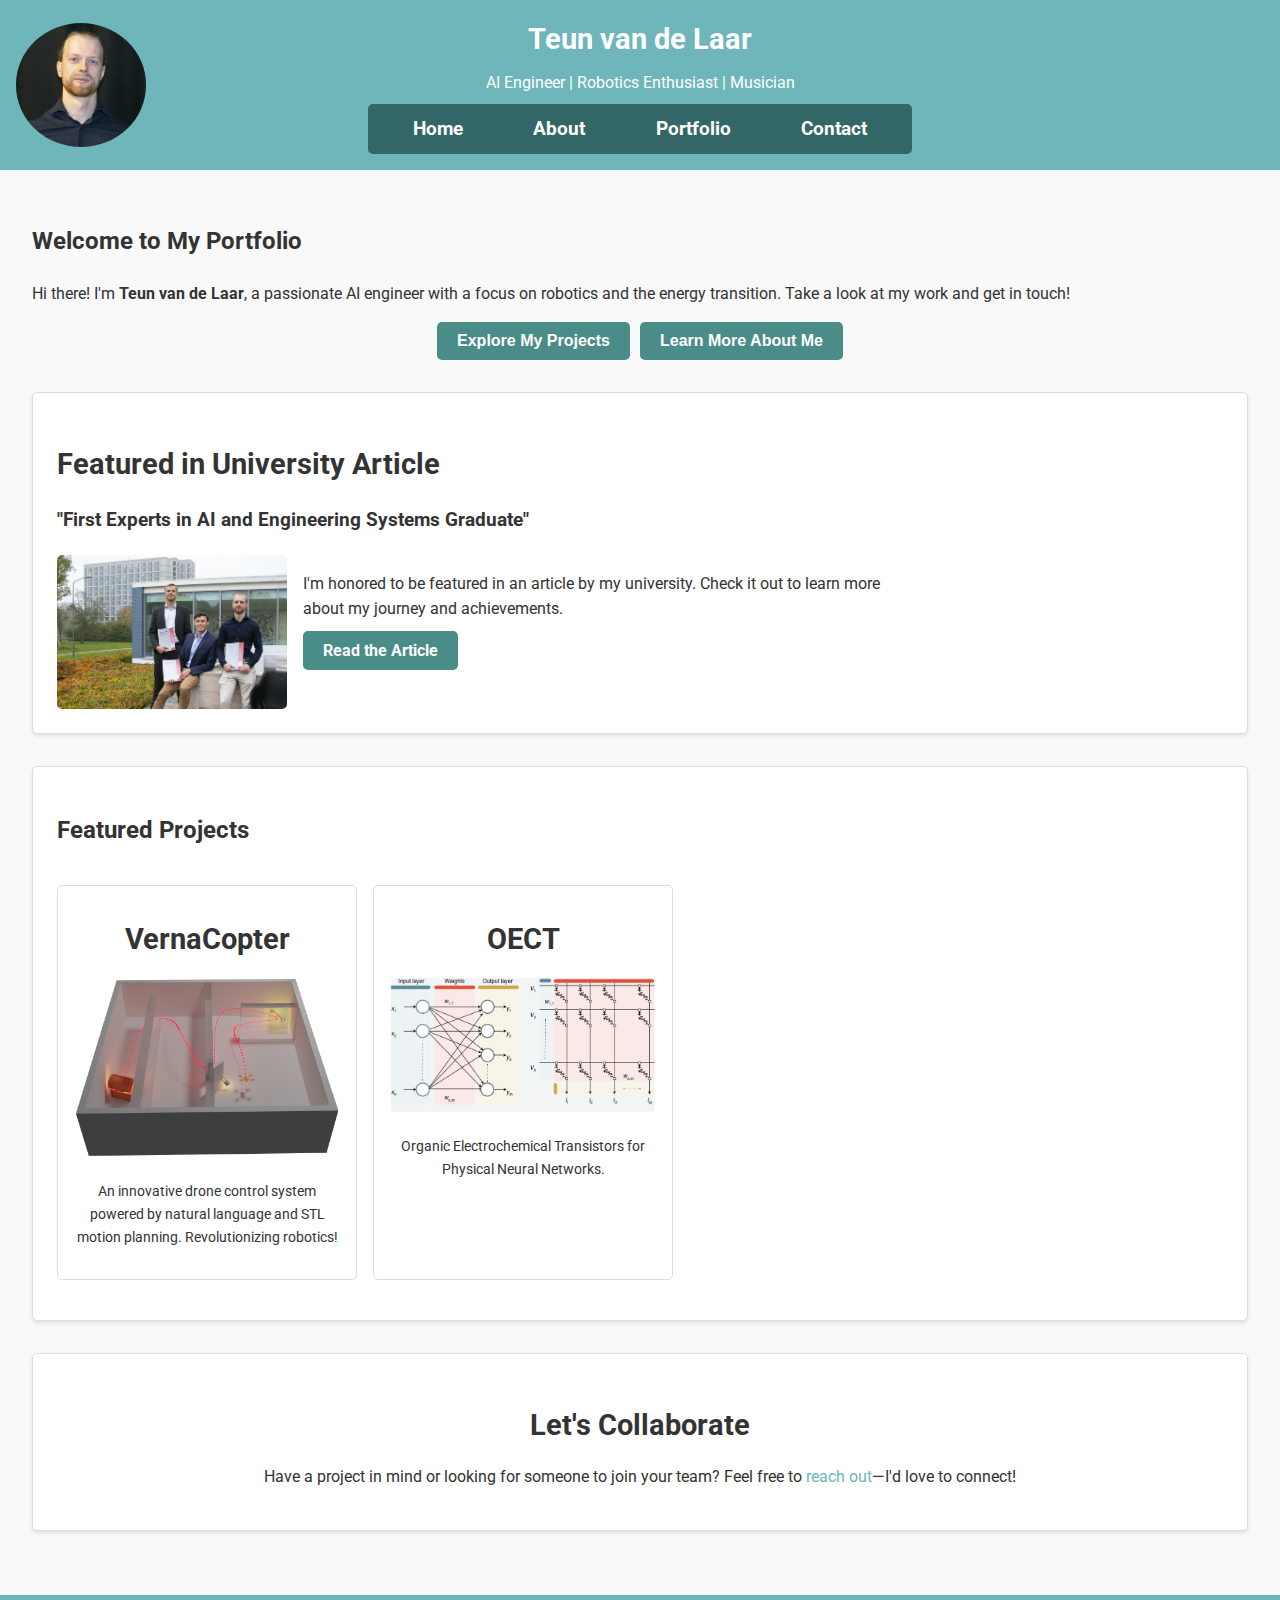
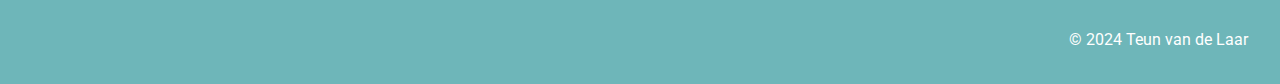
==== index.html @ 67f8d4e1 "Add article title" ====
<!DOCTYPE html>
<html lang="en">

<head>
  <meta charset="UTF-8">
  <meta name="viewport" content="width=device-width, initial-scale=1.0">
  <title>Teun van de Laar - Portfolio</title>
  <link rel="stylesheet" href="styles.css">
  <link href="https://fonts.googleapis.com/css2?family=Roboto:wght@400;700&display=swap" rel="stylesheet">
</head>

<body>
  <header>
    <img src="images/portrait_Teun.JPG" alt="Teun van de Laar">
    <div class="header-content">
      <h1>Teun van de Laar</h1>
      <p>AI Engineer | Robotics Enthusiast | Musician</p>
      <nav>
        <ul>
          <li><a href="index.html">Home</a></li>
          <li><a href="about.html">About</a></li>
          <li><a href="portfolio.html">Portfolio</a></li>
          <li><a href="contact.html">Contact</a></li>
        </ul>
      </nav>
    </div>
    <div class="empty-box"></div>
  </header>
  <main>
    <section id="hero">
      <h2>Welcome to My Portfolio</h2>
      <p>Hi there! I'm <strong>Teun van de Laar</strong>, a passionate AI engineer with a focus on robotics and the
        energy transition. Take a look at my work and get in touch!</p>
      <div class="cta-buttons">
        <button class="btn">Explore My Projects</button>
        <button class="btn">Learn More About Me</button>
      </div>
    </section>
    <section id="university-article">
      <h2>Featured in University Article</h2>
      <h3>"First Experts in AI and Engineering Systems Graduate"</h3>
      <div class="article-content">
        <img src="images/article-image.png" alt="University Article Thumbnail">
        <div class="article-text">
          <p>I'm honored to be featured in an article by my university. Check it out to learn more about my journey and
            achievements.</p>
          <a href="https://www.tue.nl/en/news-and-events/news-overview/19-11-2024-first-experts-in-ai-and-engineering-systems-graduate"
            class="btn">Read the Article</a>
        </div>
      </div>
    </section>
    <section id="featured-projects">
      <h2>Featured Projects</h2>
      <div class="projects-container">
        <div class="project">
          <a href="vernacopter.html">
            <h3>VernaCopter</h3>
            <img src="images/vernacopter-thumbnail.png" alt="VernaCopter">
          </a>
          <p>An innovative drone control system powered by natural language and STL motion planning. Revolutionizing
            robotics!</p>
        </div>
        <div class="project">
          <a href="organic-electrochemical-transistors.html">
            <h3>OECT</h3>
            <img src="images/OECT.png" alt="OECT project">
          </a>
          <p>Organic Electrochemical Transistors for Physical Neural Networks.</p>
        </div>
        <!-- Add more projects as needed -->
      </div>
    </section>

    <section id="contact-teaser">
      <h2>Let's Collaborate</h2>
      <p>
        Have a project in mind or looking for someone to join your team? Feel free to <a href="contact.html">reach
          out</a>—I'd love to connect!
      </p>
    </section>
  </main>
  <footer>
    <p>&copy; 2024 Teun van de Laar</p>
  </footer>
</body>

</html>
---- styles.css ----
html,
body {
    margin: 0;
    padding: 0;
    height: 100%;
    display: flex;
    flex-direction: column;
    font-family: 'Roboto', sans-serif;
    line-height: 1.6;
    background-color: #f9f9f9;
    color: #333;
}

/* Header Styling */
header {
    display: flex;
    justify-content: center;
    align-items: center;
    padding: 1em;
    background: #6EB6B9;
    color: white;
}

header .header-content {
    display: flex;
    flex-direction: column;
    align-items: center;
    text-align: center;
}

header img {
    width: 130px;
    height: auto;
    border-radius: 50%;
    margin-right: auto;
}

header h1 {
    margin: 0;
    font-size: 1.8em;
}

header p {
    margin: 0.5em 0;
}

.empty-box {
    width: 130px;
    height: auto;
    margin-left: auto;
}

nav {
    background-color: #336666;
    border-radius: 5px;
    padding: 10px;
    transition: background-color 0.3s ease-in-out;
}

nav ul {
    list-style: none;
    padding: 0;
    margin: 0;
    display: flex;
    justify-content: center;
    flex-wrap: wrap;
}

nav ul li {
    margin: 0 1em;
}

nav ul li a {
    color: white;
    text-decoration: none;
    padding: 0.5em 1em;
    font-size: 1.2em;
    font-weight: bold;
    border: none;
}

nav ul li a:hover {
    background-color: #4a8c88;
}

header .header-back-button {
    width: 300px;
    margin-right: auto;
}

header a {
    color: white;
}

header a.back-button {
    color: white;
    /* Adjust color if needed */
    text-decoration: none;
    /* Remove underline */
    padding: 0.5em 1em;
    /* Adjust padding if needed */
    font-size: 1em;
    /* Adjust font size if needed */
    background-color: #4a8c88;
    /* Add a background color */
    border: none;
    /* Remove border */
    border-radius: 5px;
    /* Add rounded corners */
    margin-left: 1em;
    /* Add margin to position the button */
}

.project-empty-box {
    width: 300px;
    margin-left: auto;
}

body {
    font-family: 'Roboto', sans-serif;
    line-height: 1.6;
    margin: 0;
    background-color: #f9f9f9;
    color: #333;
    display: flex;
    flex-direction: column;
    min-height: 100vh;
    height: 100%;
    /* Ensures full height for the page */
}

main {
    flex: 1;
    /* Allows the main content to expand, pushing footer to the bottom */
    padding: 2em;
}

.project {
    border: 1px solid #ddd;
    margin: 1em 0;
    padding: 1em;
    border-radius: 5px;
    background: white;
}

footer {
    width: 100%;
    /* Makes the footer span the full width */
    padding: 1em;
    /* Adds padding around the text */
    background: #6EB6B9;
    /* Footer background color */
    color: white;
    /* Footer text color */
    text-align: right;
    /* Aligns text to the right */
    box-sizing: border-box;
    /* Ensures padding is included within the width */
    padding-right: 2em;
    /* Adds extra padding to the right */
}

a {
    color: #6EB6B9;
    /* Link color */
    text-decoration: none;
}

a:hover {
    text-decoration: underline;
}

.cta-buttons {
    display: flex;
    justify-content: center;
    gap: 10px;
}

.btn {
    background-color: #4a8c88;
    color: white;
    border: none;
    border-radius: 5px;
    padding: 10px 20px;
    cursor: pointer;
    font-size: 16px;
    font-weight: bold;
    transition: background-color 0.3s ease-in-out;
}

.btn:hover {
    background-color: #336666;
}

#featured-projects,
#welcome,
#contact-teaser {
    margin: 2em 0;
    padding: 1.5em;
    background-color: #ffffff;
    border: 1px solid #ddd;
    border-radius: 5px;
    box-shadow: 0 2px 4px rgba(0, 0, 0, 0.1);
}

#featured-projects h3,
#welcome h2,
#contact-teaser h2 {
    color: #333;
    font-size: 1.8em;
    margin-bottom: 0.5em;
    text-align: center;
}

.project-highlight {
    margin: 1.5em 0;
}

.project-highlight a.btn {
    display: inline-block;
    margin-top: 0.5em;
    color: white;
    background-color: #6EB6B9;
    padding: 0.5em 1em;
    border-radius: 4px;
    text-decoration: none;
    text-align: center;
}

.project-highlight a.btn:hover {
    background-color: #4a8c88;
}

#contact-teaser {
    text-align: center;
}

.projects-container {
    display: flex;
    flex-wrap: wrap;
    gap: 1em;
    justify-content: flex-start;
}

.project {
    width: 300px;
    /* Fixed width for each project */
    box-sizing: border-box;
    border: 1px solid #ddd;
    border-radius: 5px;
    padding: 1em;
    background: white;
    text-align: center;
}

.project img {
    max-width: 100%;
    height: auto;
    border-radius: 5px;
}

.project h3 {
    margin: 0.5em 0;
}

.project p {
    font-size: 0.9em;
}

/* Responsive design for smaller screens */
@media (max-width: 768px) {
    .project {
        flex: 1 1 calc(50% - 1em);
        /* Two projects per row on smaller screens */
    }
}

@media (max-width: 480px) {
    .project {
        flex: 1 1 100%;
        /* One project per row on very small screens */
    }
}

#university-article {
    margin: 2em 0;
    padding: 1.5em;
    background-color: #ffffff;
    border: 1px solid #ddd;
    border-radius: 5px;
    box-shadow: 0 2px 4px rgba(0, 0, 0, 0.1);
    text-align: left; /* Change from center to left */
}
  
  #university-article h2 {
    color: #333;
    font-size: 1.8em;
    margin-bottom: 0.5em;
  }
  
  .article-content {
    display: flex;
    align-items: flex-start; /* Change from center to flex-start */
    justify-content: flex-start; /* Change from center to flex-start */
    gap: 1em;
}
  
  .article-content img {
    max-width: 230px; /* Adjust the size of the thumbnail as needed */
    height: auto;
    border-radius: 5px;
  }
  
  .article-text {
    max-width: 600px;
  }
  
  .article-text p {
    font-size: 1em;
    margin-bottom: 1em;
  }
  
  #university-article .btn {
    background-color: #4a8c88;
    color: white;
    border: none;
    border-radius: 5px;
    padding: 10px 20px;
    cursor: pointer;
    font-size: 16px;
    font-weight: bold;
    transition: background-color 0.3s ease-in-out;
    text-decoration: none;
  }
  
  #university-article .btn:hover {
    background-color: #336666;
  }
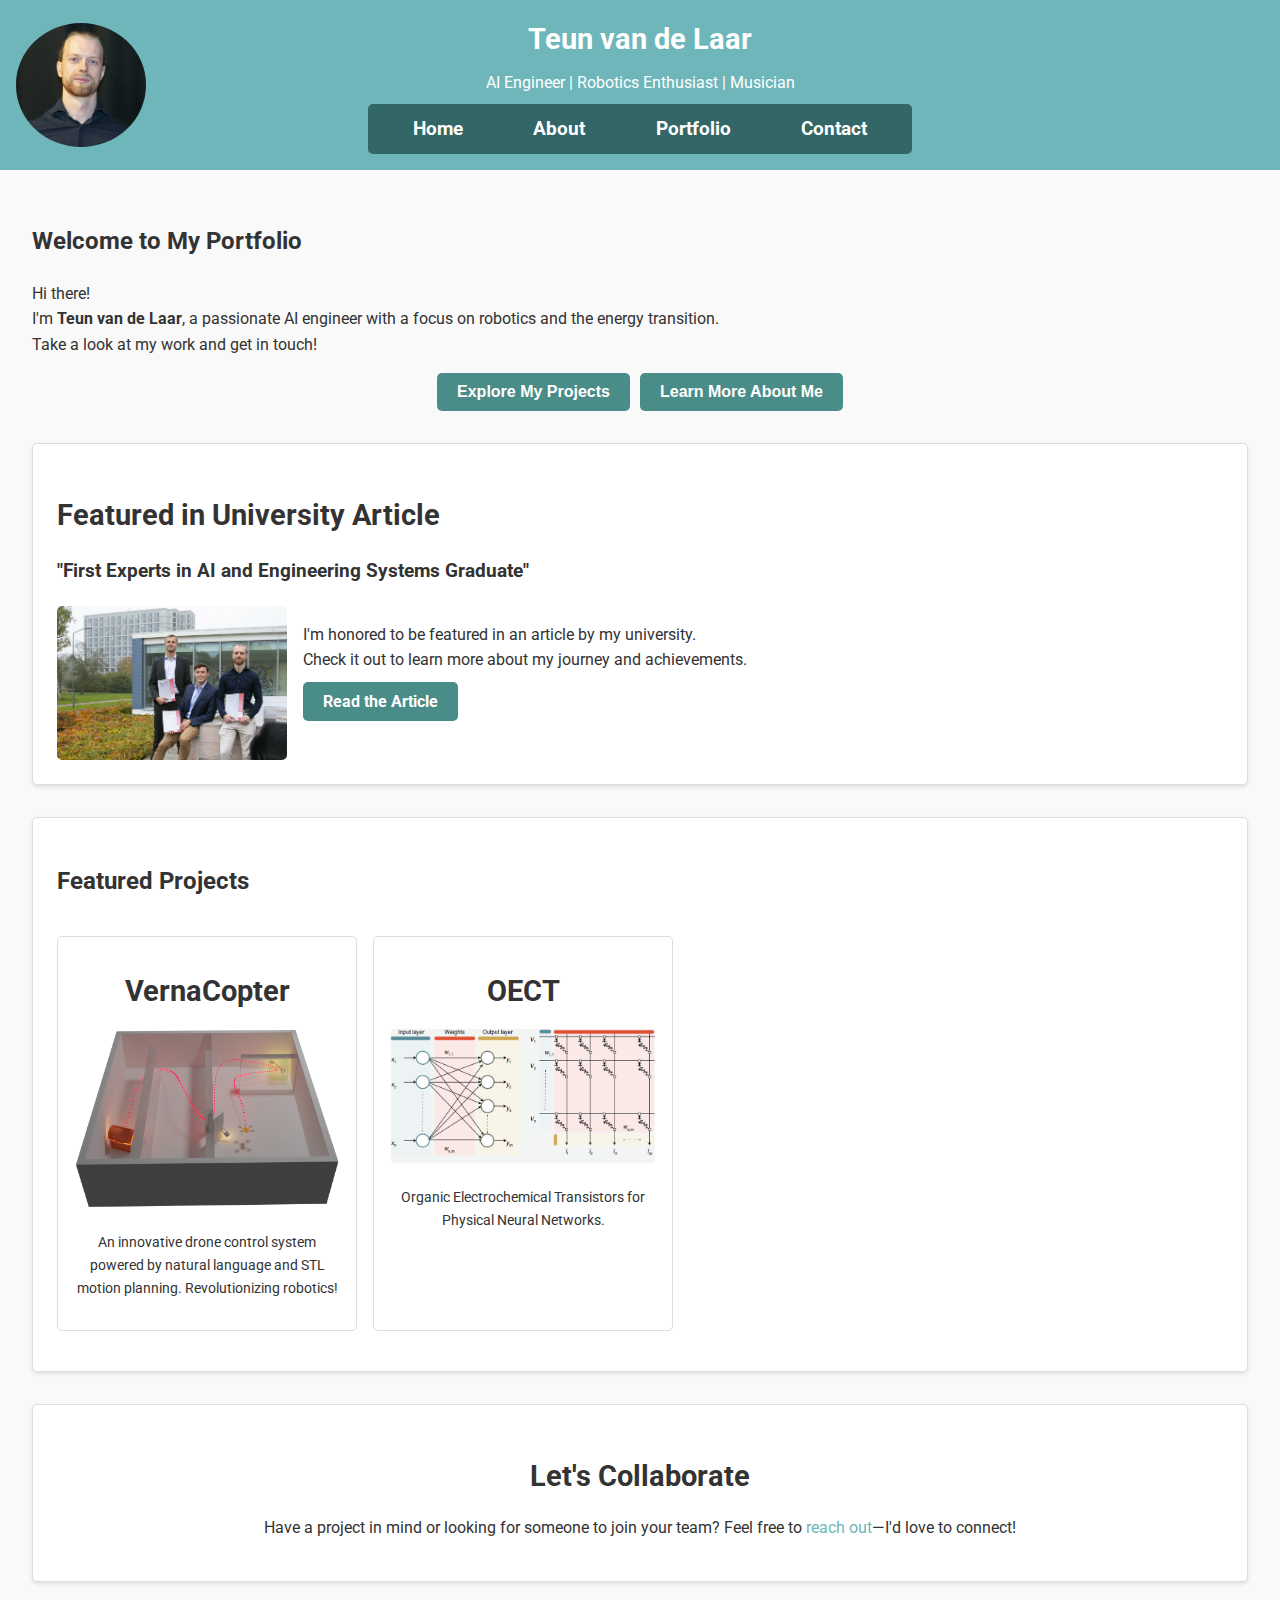
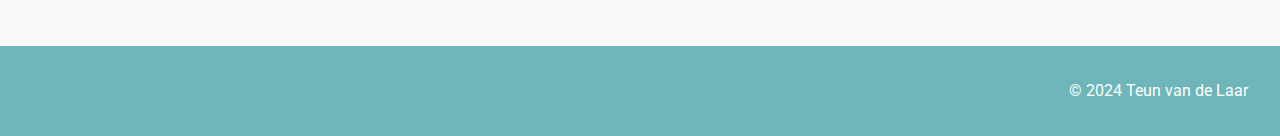
==== commit cce953bf: "Add line breaks" ====
--- a/index.html
+++ b/index.html
@@ -29,8 +29,10 @@
   <main>
     <section id="hero">
       <h2>Welcome to My Portfolio</h2>
-      <p>Hi there! I'm <strong>Teun van de Laar</strong>, a passionate AI engineer with a focus on robotics and the
-        energy transition. Take a look at my work and get in touch!</p>
+      <p>Hi there!<br>
+        I'm <strong>Teun van de Laar</strong>, a passionate AI engineer with a focus on robotics and the
+        energy transition.<br>
+        Take a look at my work and get in touch!</p>
       <div class="cta-buttons">
         <button class="btn">Explore My Projects</button>
         <button class="btn">Learn More About Me</button>
@@ -42,7 +44,8 @@
       <div class="article-content">
         <img src="images/article-image.png" alt="University Article Thumbnail">
         <div class="article-text">
-          <p>I'm honored to be featured in an article by my university. Check it out to learn more about my journey and
+          <p>I'm honored to be featured in an article by my university.<br>
+            Check it out to learn more about my journey and
             achievements.</p>
           <a href="https://www.tue.nl/en/news-and-events/news-overview/19-11-2024-first-experts-in-ai-and-engineering-systems-graduate"
             class="btn">Read the Article</a>
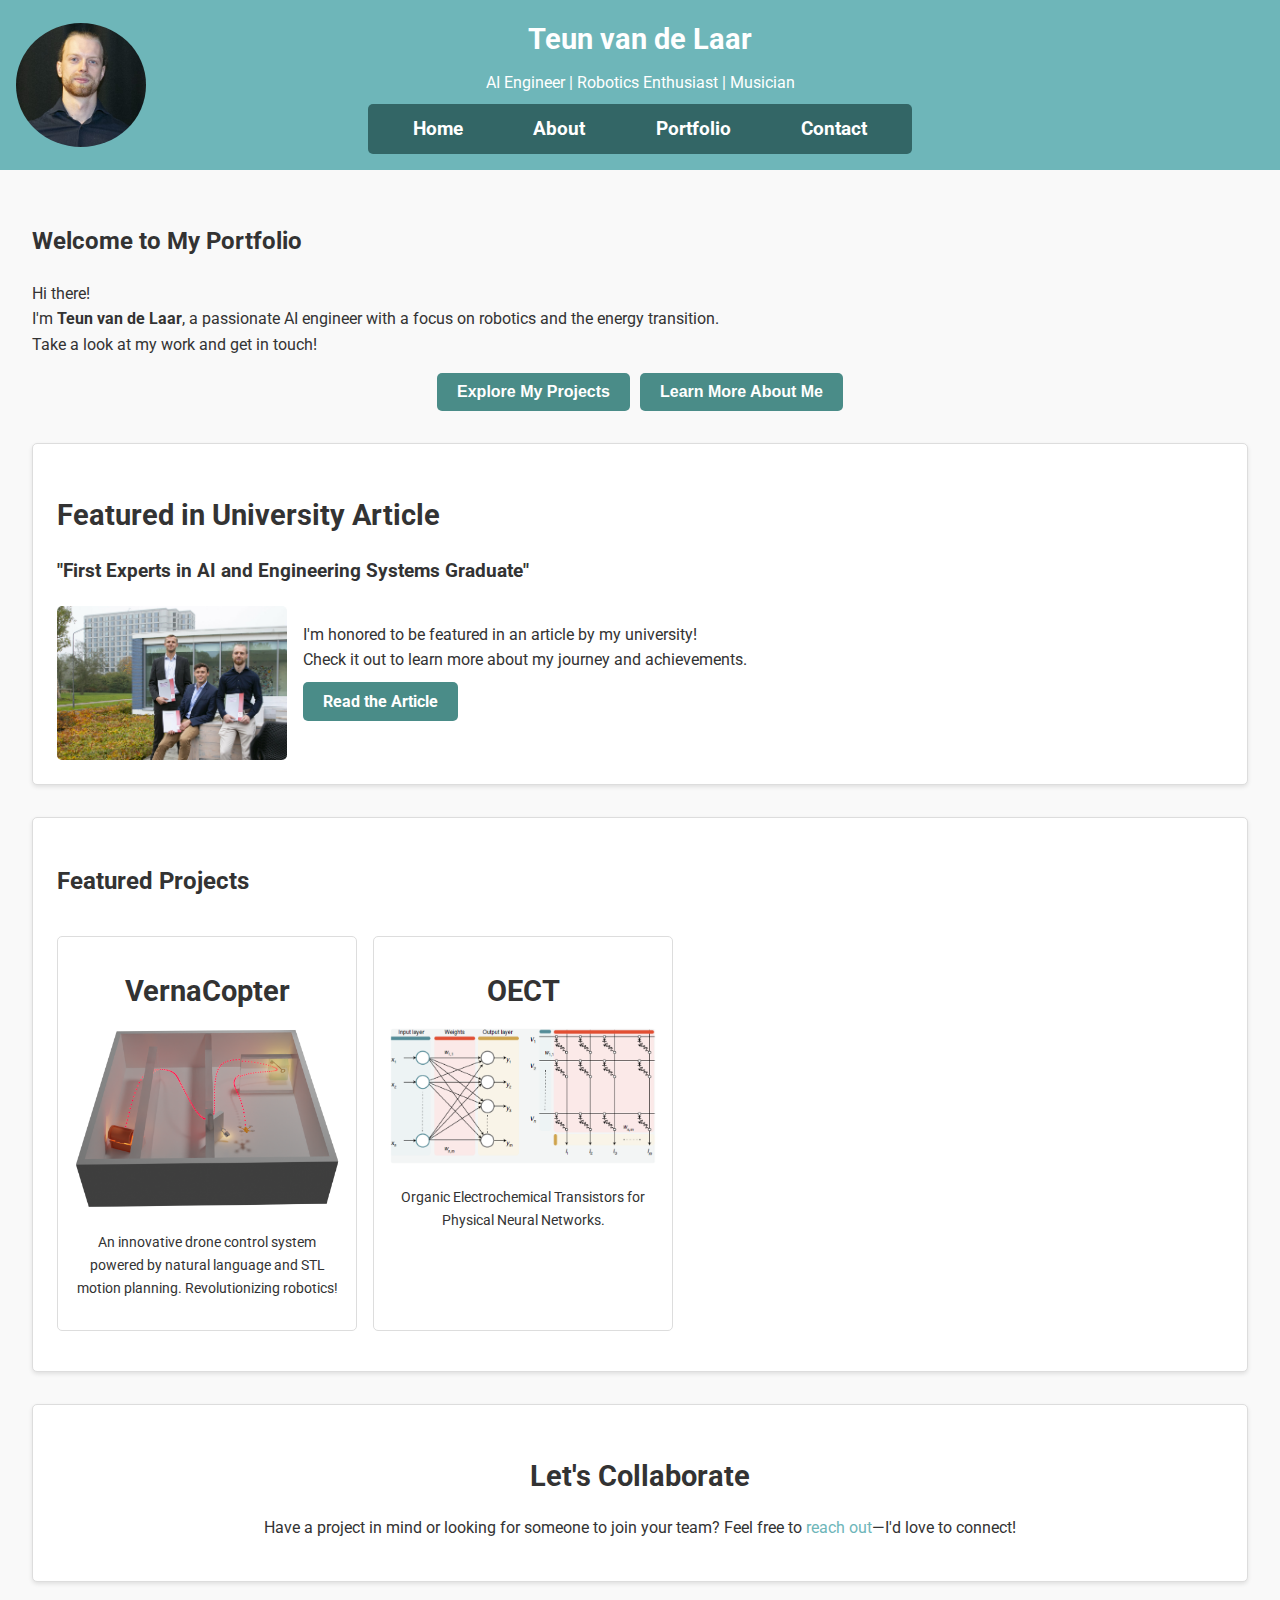
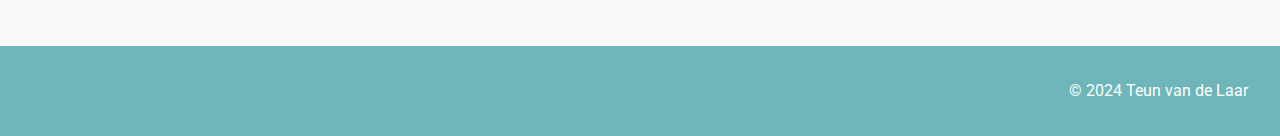
==== commit 95b18903: "Move projects to separate folder" ====
--- a/index.html
+++ b/index.html
@@ -44,7 +44,7 @@
       <div class="article-content">
         <img src="images/article-image.png" alt="University Article Thumbnail">
         <div class="article-text">
-          <p>I'm honored to be featured in an article by my university.<br>
+          <p>I'm honored to be featured in an article by my university!<br>
             Check it out to learn more about my journey and
             achievements.</p>
           <a href="https://www.tue.nl/en/news-and-events/news-overview/19-11-2024-first-experts-in-ai-and-engineering-systems-graduate"
@@ -56,7 +56,7 @@
       <h2>Featured Projects</h2>
       <div class="projects-container">
         <div class="project">
-          <a href="vernacopter.html">
+          <a href="projects/vernacopter.html">
             <h3>VernaCopter</h3>
             <img src="images/vernacopter-thumbnail.png" alt="VernaCopter">
           </a>
@@ -64,7 +64,7 @@
             robotics!</p>
         </div>
         <div class="project">
-          <a href="organic-electrochemical-transistors.html">
+          <a href="projects/OECT.html">
             <h3>OECT</h3>
             <img src="images/OECT.png" alt="OECT project">
           </a>
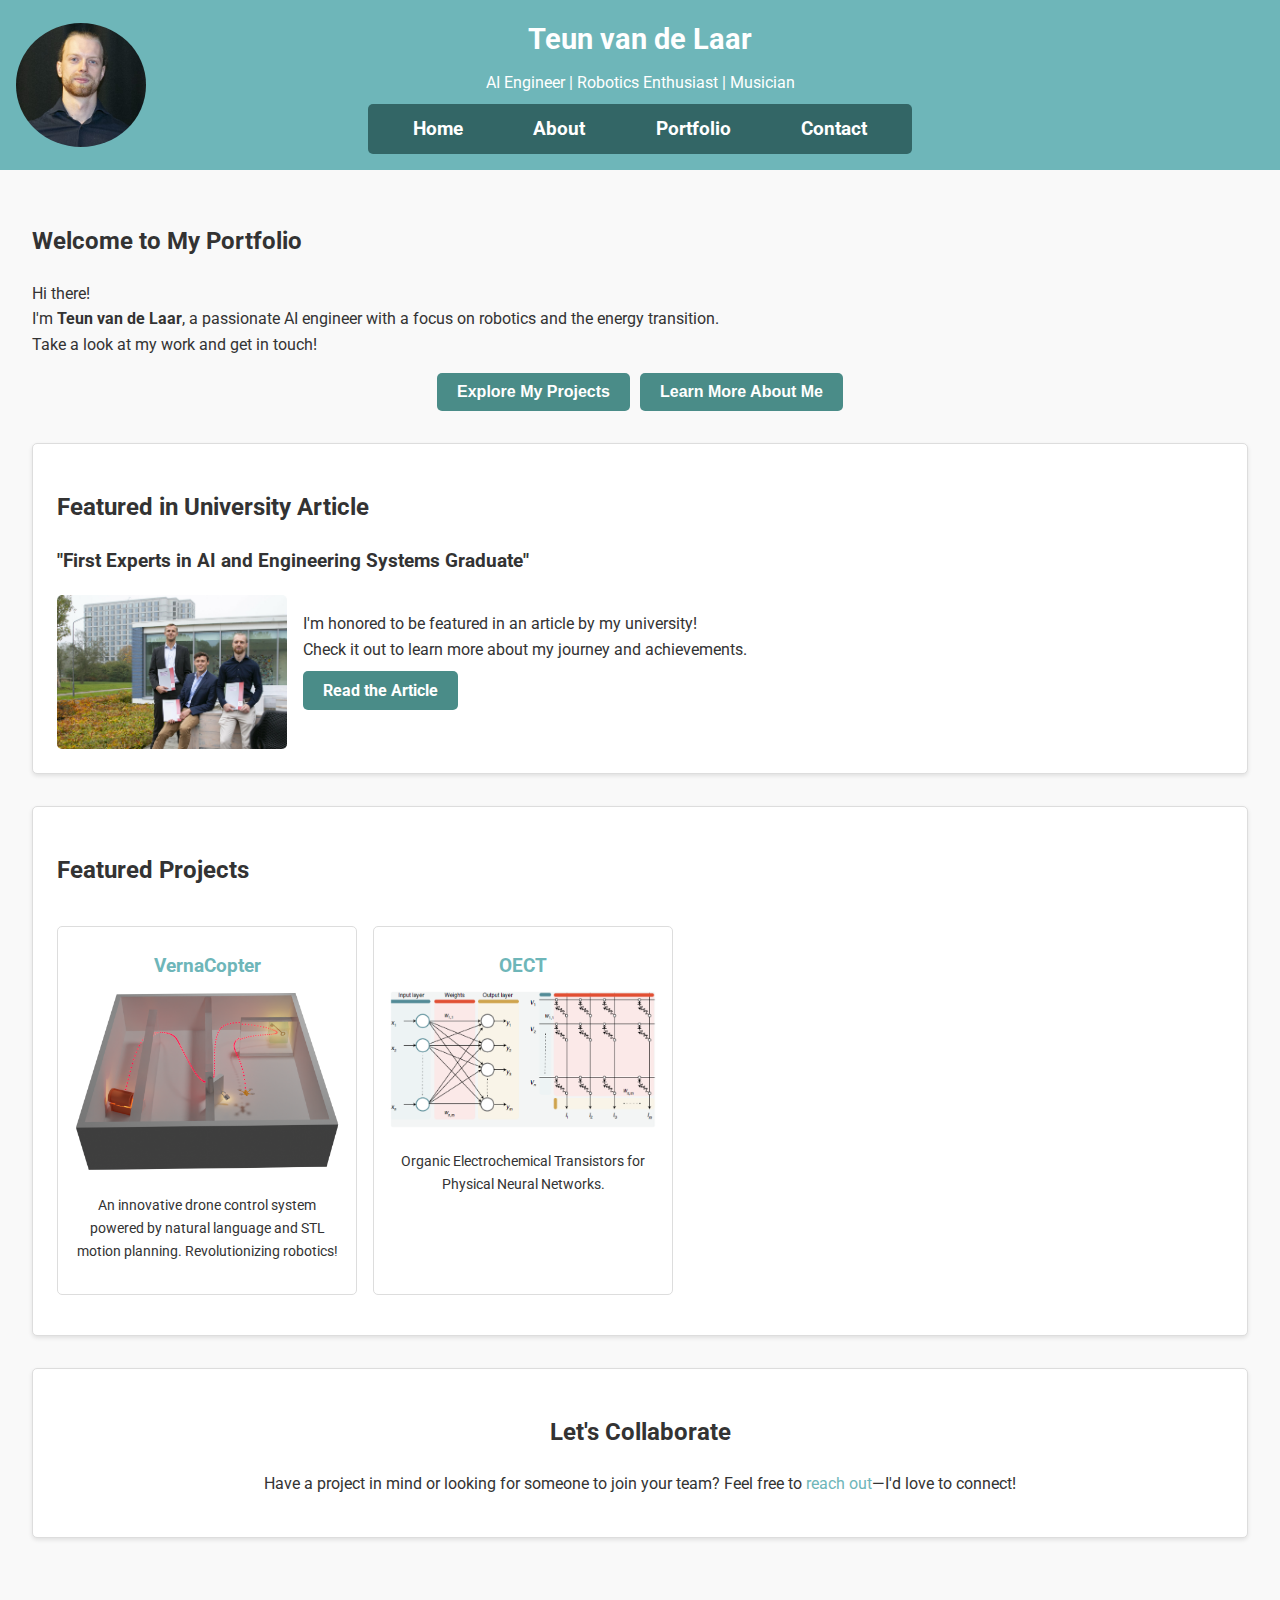
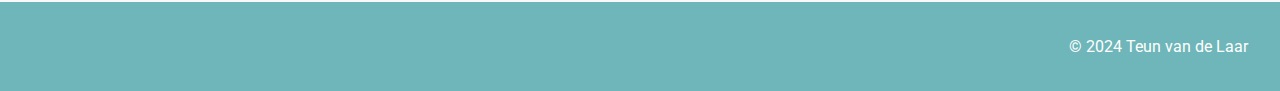
==== commit d469b786: "Move projects conent to separate folders" ====
--- a/index.html
+++ b/index.html
@@ -56,17 +56,17 @@
       <h2>Featured Projects</h2>
       <div class="projects-container">
         <div class="project">
-          <a href="projects/vernacopter.html">
+          <a href="projects/VernaCopter/vernacopter.html">
             <h3>VernaCopter</h3>
-            <img src="images/vernacopter-thumbnail.png" alt="VernaCopter">
+            <img src="projects/VernaCopter/images/vernacopter-thumbnail.png" alt="VernaCopter">
           </a>
           <p>An innovative drone control system powered by natural language and STL motion planning. Revolutionizing
             robotics!</p>
         </div>
         <div class="project">
-          <a href="projects/OECT.html">
+          <a href="projects/OECT/OECT.html">
             <h3>OECT</h3>
-            <img src="images/OECT.png" alt="OECT project">
+            <img src="projects/OECT/images/OECT.png" alt="OECT project">
           </a>
           <p>Organic Electrochemical Transistors for Physical Neural Networks.</p>
         </div>
--- a/styles.css
+++ b/styles.css
@@ -203,15 +203,6 @@
     box-shadow: 0 2px 4px rgba(0, 0, 0, 0.1);
 }
 
-#featured-projects h3,
-#welcome h2,
-#contact-teaser h2 {
-    color: #333;
-    font-size: 1.8em;
-    margin-bottom: 0.5em;
-    text-align: center;
-}
-
 .project-highlight {
     margin: 1.5em 0;
 }
@@ -289,38 +280,36 @@
     border: 1px solid #ddd;
     border-radius: 5px;
     box-shadow: 0 2px 4px rgba(0, 0, 0, 0.1);
-    text-align: left; /* Change from center to left */
-}
-  
-  #university-article h2 {
-    color: #333;
-    font-size: 1.8em;
-    margin-bottom: 0.5em;
-  }
-  
-  .article-content {
-    display: flex;
-    align-items: flex-start; /* Change from center to flex-start */
-    justify-content: flex-start; /* Change from center to flex-start */
+    text-align: left;
+    /* Change from center to left */
+}
+
+.article-content {
+    display: flex;
+    align-items: flex-start;
+    /* Change from center to flex-start */
+    justify-content: flex-start;
+    /* Change from center to flex-start */
     gap: 1em;
 }
-  
-  .article-content img {
-    max-width: 230px; /* Adjust the size of the thumbnail as needed */
+
+.article-content img {
+    max-width: 230px;
+    /* Adjust the size of the thumbnail as needed */
     height: auto;
     border-radius: 5px;
-  }
-  
-  .article-text {
+}
+
+.article-text {
     max-width: 600px;
-  }
-  
-  .article-text p {
+}
+
+.article-text p {
     font-size: 1em;
     margin-bottom: 1em;
-  }
-  
-  #university-article .btn {
+}
+
+#university-article .btn {
     background-color: #4a8c88;
     color: white;
     border: none;
@@ -331,8 +320,8 @@
     font-weight: bold;
     transition: background-color 0.3s ease-in-out;
     text-decoration: none;
-  }
-  
-  #university-article .btn:hover {
+}
+
+#university-article .btn:hover {
     background-color: #336666;
-  }+}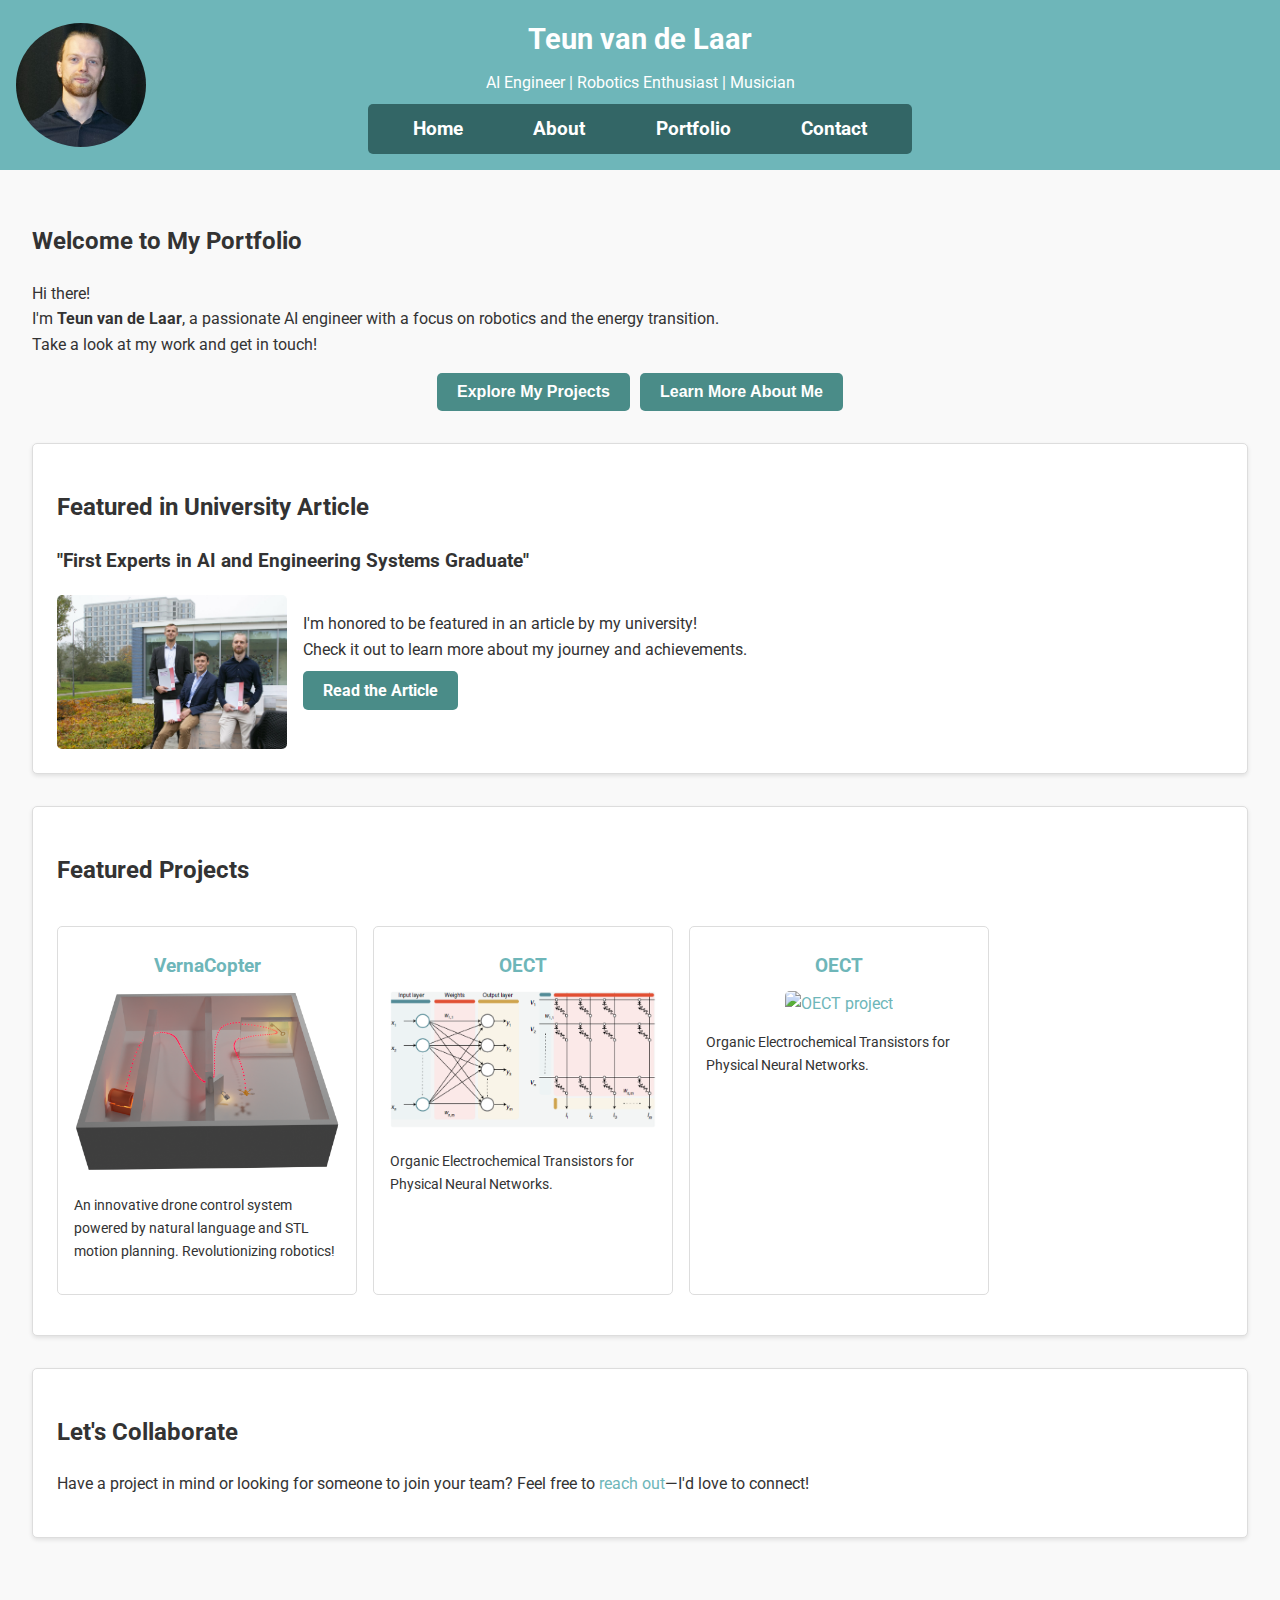
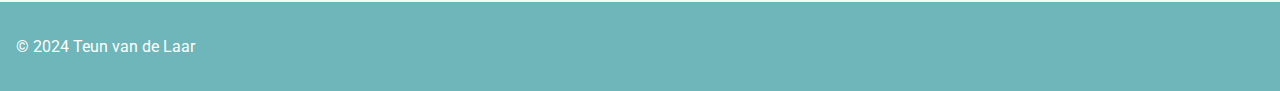
==== commit f0895d67: "Add traffic simulation page" ====
--- a/index.html
+++ b/index.html
@@ -70,7 +70,13 @@
           </a>
           <p>Organic Electrochemical Transistors for Physical Neural Networks.</p>
         </div>
-        <!-- Add more projects as needed -->
+        <div class="project">
+          <a href="projects/Traffic_Simulation/Traffic_Simulation.html">
+            <h3>OECT</h3>
+            <img src="projects/Traffic_Simultion/images/Traffic_Simulation_thumbnail.png" alt="OECT project">
+          </a>
+          <p>Organic Electrochemical Transistors for Physical Neural Networks.</p>
+        </div>
       </div>
     </section>
 
--- a/styles.css
+++ b/styles.css
@@ -9,6 +9,10 @@
     line-height: 1.6;
     background-color: #f9f9f9;
     color: #333;
+}
+
+h1, h2, p {
+    text-align: left;
 }
 
 /* Header Styling */
@@ -324,4 +328,30 @@
 
 #university-article .btn:hover {
     background-color: #336666;
+}
+
+.center-gif {
+    display: flex;
+    justify-content: center;
+    align-items: center;
+    height: auto; /* Adjust as needed */
+}
+
+.center-img {
+    display: block;
+    margin-left: auto;
+    margin-right: auto;
+    max-width: 50%; /* Adjust as needed */
+    height: auto;
+}
+
+.center-pdf {
+    display: flex;
+    flex-direction: column;
+    align-items: center;
+}
+
+.left-align {
+    text-align: left;
+    width: 100%; /* Ensure it takes the full width of the container */
 }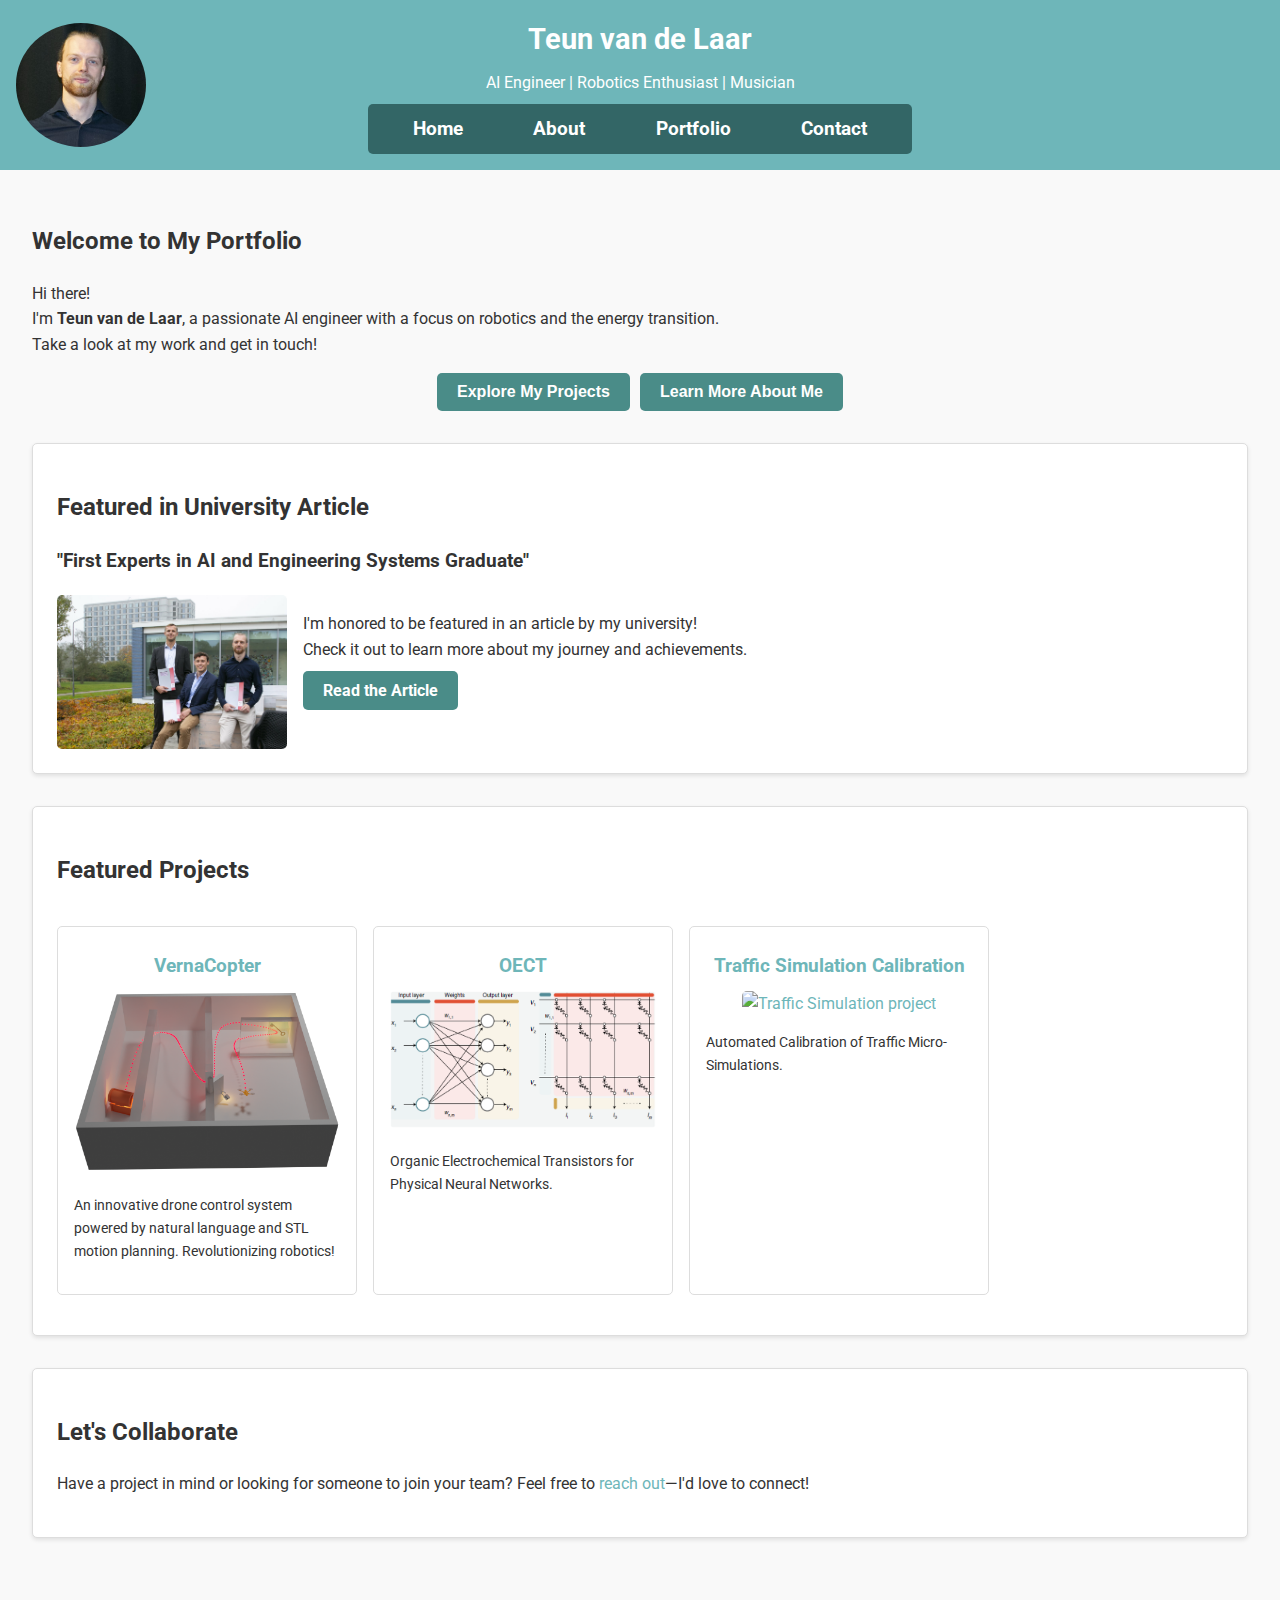
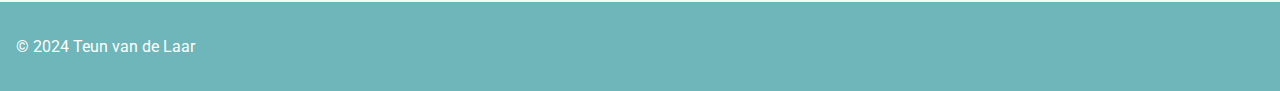
==== commit 3b659697: "Fix references and descriptions" ====
--- a/index.html
+++ b/index.html
@@ -72,10 +72,10 @@
         </div>
         <div class="project">
           <a href="projects/Traffic_Simulation/Traffic_Simulation.html">
-            <h3>OECT</h3>
-            <img src="projects/Traffic_Simultion/images/Traffic_Simulation_thumbnail.png" alt="OECT project">
+            <h3>Traffic Simulation Calibration</h3>
+            <img src="projects/Traffic_Simultion/images/Traffic_Simulation_thumbnail.png" alt="Traffic Simulation project">
           </a>
-          <p>Organic Electrochemical Transistors for Physical Neural Networks.</p>
+          <p>Automated Calibration of Traffic Micro-Simulations.</p>
         </div>
       </div>
     </section>
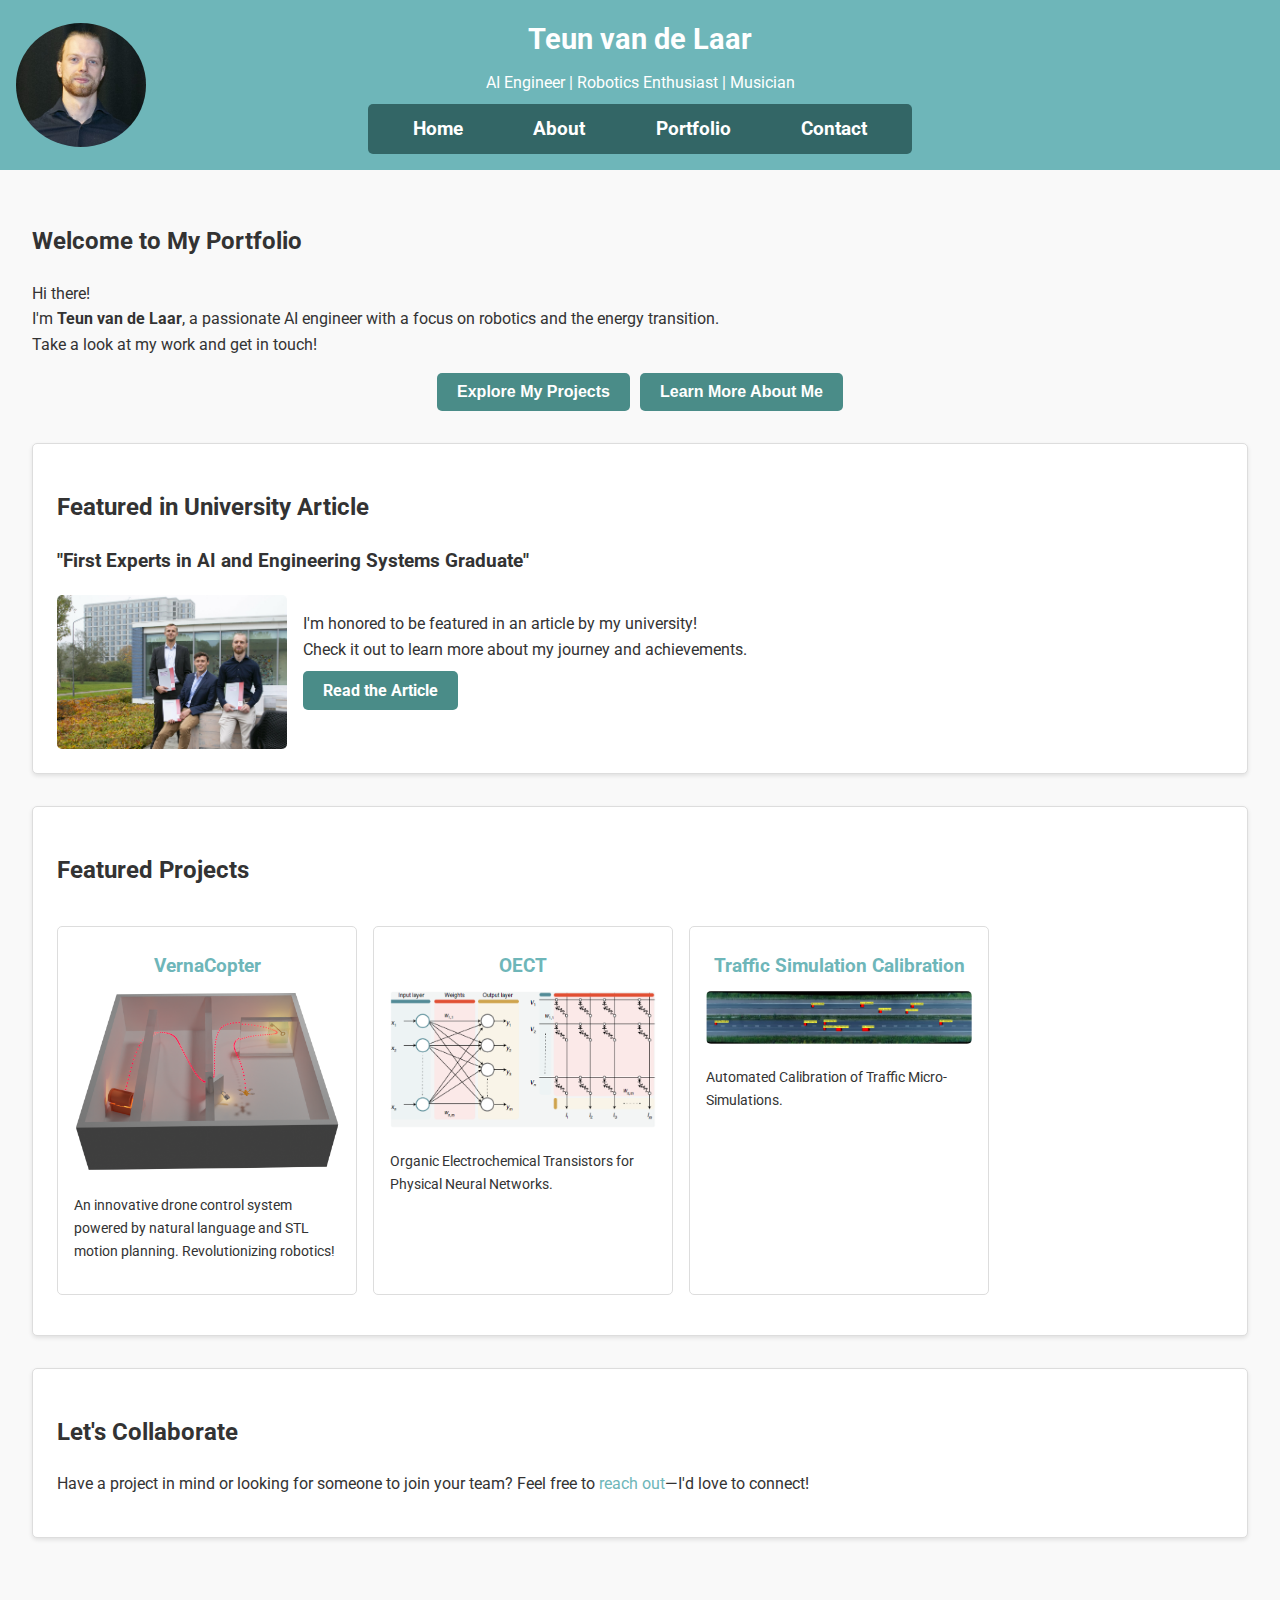
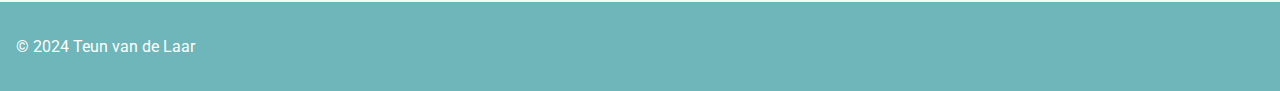
==== commit 5c7a1f2b: "Fix typo in image reference" ====
--- a/index.html
+++ b/index.html
@@ -73,7 +73,7 @@
         <div class="project">
           <a href="projects/Traffic_Simulation/Traffic_Simulation.html">
             <h3>Traffic Simulation Calibration</h3>
-            <img src="projects/Traffic_Simultion/images/Traffic_Simulation_thumbnail.png" alt="Traffic Simulation project">
+            <img src="projects/Traffic_Simulation/images/Traffic_Simulation_thumbnail.png" alt="Traffic Simulation project">
           </a>
           <p>Automated Calibration of Traffic Micro-Simulations.</p>
         </div>
@@ -93,4 +93,4 @@
   </footer>
 </body>
 
-</html>+</html>
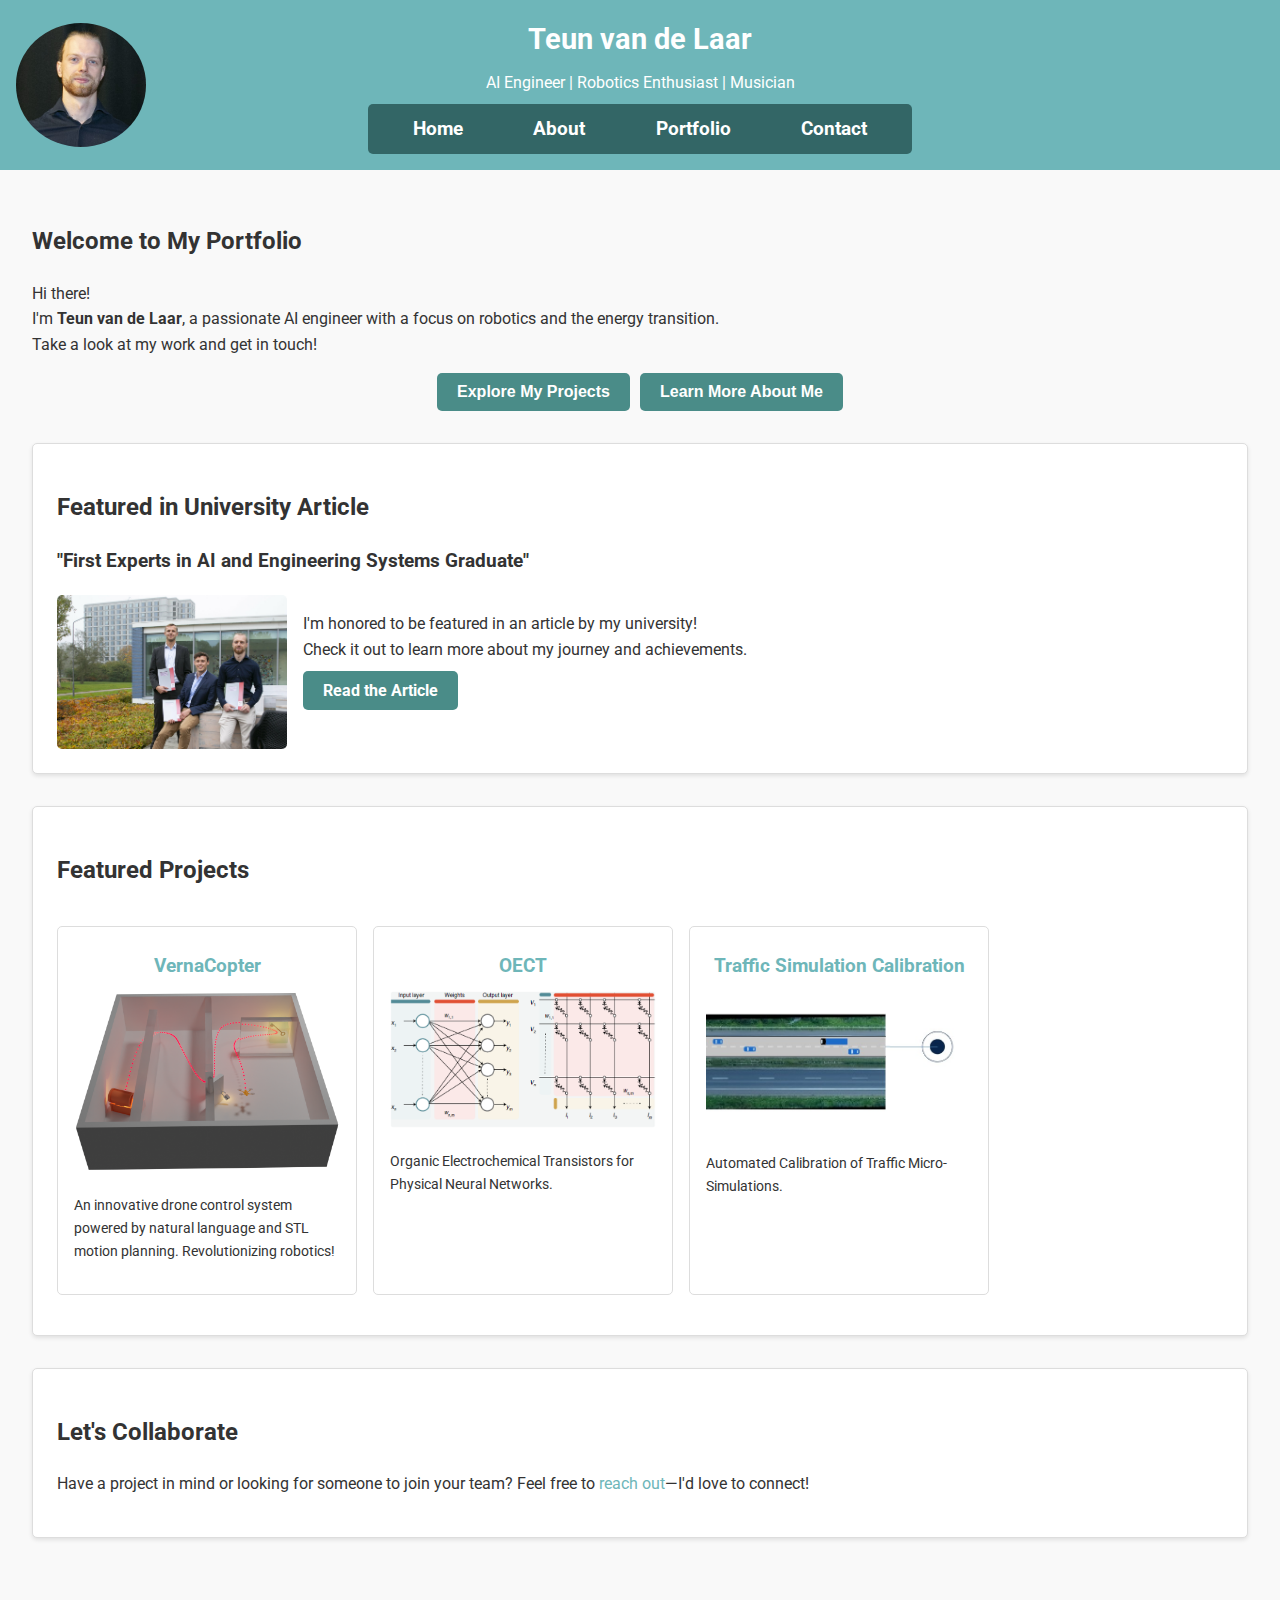
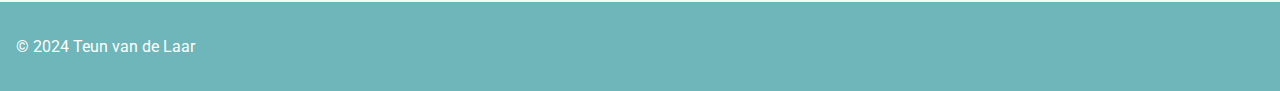
==== commit 8188f68d: "Replace image" ====
--- a/index.html
+++ b/index.html
@@ -73,7 +73,7 @@
         <div class="project">
           <a href="projects/Traffic_Simulation/Traffic_Simulation.html">
             <h3>Traffic Simulation Calibration</h3>
-            <img src="projects/Traffic_Simulation/images/Traffic_Simulation_thumbnail.png" alt="Traffic Simulation project">
+            <img src="projects/Traffic_Simulation/images/road.jpg" alt="Traffic Simulation project">
           </a>
           <p>Automated Calibration of Traffic Micro-Simulations.</p>
         </div>
